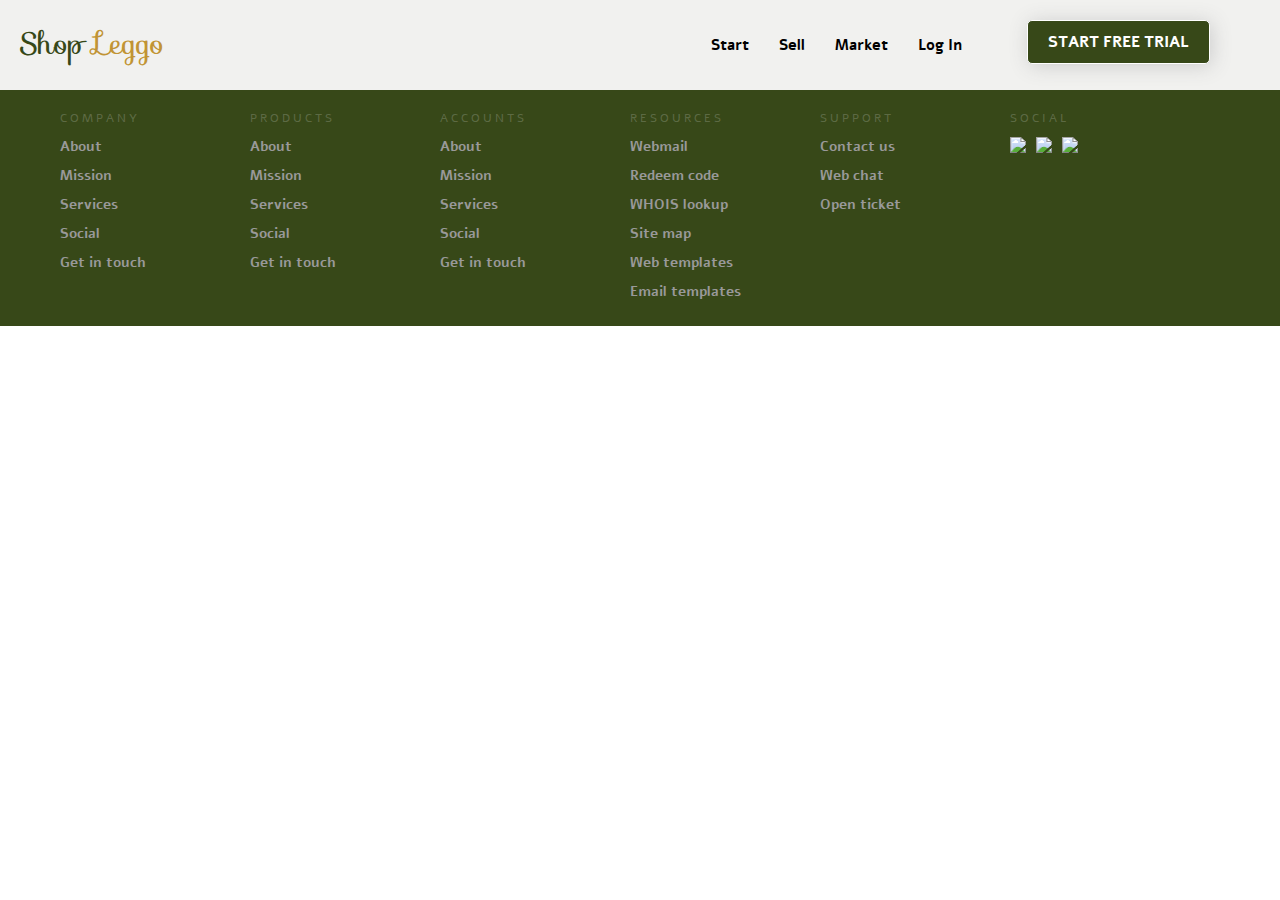
==== about.html @ e81f6d30 "about- us- page" ====
<!DOCTYPE html>
<html lang="en">
<head>
    <meta charset="UTF-8">
    <meta name="viewport" content="width=s, initial-scale=1.0">
    <link rel="stylesheet" href="https://fonts.googleapis.com/css?family=Sofia">
    <link href='https://fonts.googleapis.com/css?family=Alef' rel='stylesheet'>
    <link rel="stylesheet" type="text/css" href="css/main.css">
    <link rel="stylesheet" type="text/css" href="css/responsive.css">
    <link rel="stylesheet" href="https://cdnjs.cloudflare.com/ajax/libs/font-awesome/4.7.0/css/font-awesome.min.css">
    <title>Take your local bussiness online fast</title>
</head>
<body>
    <div id="mobile_overlay" class="overlay myhide">
        <div id="inner_overlay" class="inoverlay menu_slideout cf padx pady">
            <a onclick="closemenu()"><i style="font-size: 20px;" class="fa fa-close"></i></a>
            <hr>
            <div>
                <ul id="mobilemenu">
                    <li><a href="">Start</a></li>
                    <li>Sell</li>
                    <li>Market</li>
                    <li>Log in</li>
                </ul>
            </div>
            <hr>
            <button class="regular_button fright ">Start free trial</button>
        </div>
    </div>
    <header class="cf">
        <span id="logo">Shop <span class="brand_gold">Leggo</span></span>
        <button class="regular_button fright desk_only">Start free trial</button>
        <ul class="deskonly_only" id="menu">
            <li><a href="">Start</a></li>
            <li>Sell</li>
            <li>Market</li>
            <li>Log in</li>
        </ul>
        <span class="mobile_only fright"><a onclick="openmenu()"><i style="font-size: 50px;" class="fa fa-bars"></i></a></span>
    </header>










    
    <!-- Site footer -->
    <footer class="footer-section">
        <div class="footer">
            <div class="contain">
            <div class="col">
              <h1>Company</h1>
              <ul>
                <li>About</li>
                <li>Mission</li>
                <li>Services</li>
                <li>Social</li>
                <li>Get in touch</li>
              </ul>
            </div>
            <div class="col">
              <h1>Products</h1>
              <ul>
                <li>About</li>
                <li>Mission</li>
                <li>Services</li>
                <li>Social</li>
                <li>Get in touch</li>
              </ul>
            </div>
            <div class="col">
              <h1>Accounts</h1>
              <ul>
                <li>About</li>
                <li>Mission</li>
                <li>Services</li>
                <li>Social</li>
                <li>Get in touch</li>
              </ul>
            </div>
            <div class="col">
              <h1>Resources</h1>
              <ul>
                <li>Webmail</li>
                <li>Redeem code</li>
                <li>WHOIS lookup</li>
                <li>Site map</li>
                <li>Web templates</li>
                <li>Email templates</li>
              </ul>
            </div>
            <div class="col">
              <h1>Support</h1>
              <ul>
                <li>Contact us</li>
                <li>Web chat</li>
                <li>Open ticket</li>
              </ul>
            </div>
            <div class="col social">
              <h1>Social</h1>
              <ul>
                <li><img src="https://svgshare.com/i/NDR.svg" width="32" style="width: 32px;"></li>
                <li><img src="https://svgshare.com/i/NBY.svg" width="32" style="width: 32px;"></li>
                <li><img src="https://svgshare.com/i/5f_.svg" width="32" style="width: 32px;"></li>
              </ul>
            </div>
          <div class="clearfix"></div>
          </div>
          </div>
    </footer>



<script src="js/main.js"></script>    
</body>
</html>
---- css/main.css ----
body {
    padding: 0;
    margin: 0;
    font-family: "Alef", "Arial", monospace;
}
a{
  text-decoration: none;
  color: inherit;
}
header{
    width: calc(100% - 40px);
    background-color: #f1f1ef;
    padding: 20px;
}
header button{
    margin: 0 50px;
}
#logo{
    font-family: "Sofia", "Arial", monospace;
    font-size: 30px;
    color: #374818;
}
.cf:before,
.cf:after {
    content: " ";
    display: table;
}
.cf:after {
    clear: both;
}
.cf{
    *zoom: 1;
}
.mobile_only, .tab_view{
  display: none;
}
.deskonly_only{
  display: block;
}
header #menu{
    float: right;
    font-weight: 600;
    font-size: 15px;
    text-transform: capitalize;
}
#menu li{
    float: left;
    padding: 0 15px;
    list-style: none;
}
button{
    font-family: inherit;
    padding: 0;
    border: 0;
    font-size: 100%;
    border-radius: 5px;
    outline:none;
}
.regular_button{
    padding: 10px 20px;
    text-transform: uppercase;
    background-color: #374818;
    color: #fff;
    box-shadow: 2px 2px 20px #ccc;
    font-weight: 600;
    border: 0.5px solid #fff;
}
.fleft{
    float: left;
}
.fright{
    float: right;
}
#hero_section{
    width: 100%;
    min-height: 200px;
}
.hero_tag{
    font-size: 50px;
    font-weight: 700;
}
.big-text{
    font-size: 30px;
    font-weight: 600;
}
.padall{
padding: 30px;
}
.hero_text{
    color: #374818;
    padding: 0 25px;
}
.hero_text input{
    padding: 10px 5px;
    font-size: 16px;
    border: 2px solid #374818;
    border-radius: 5px;
}
.hero_thumb{
    height: 600px;
    width: 100%;
}
.halfed{
    height: 600px;
}
.alignr{
    align-content: flex-end;
    align-items: flex-end;
}
.alignl{
    align-content: flex-start;
    align-items: flex-start;
}
.half{
    width: 50%;
}
.full{
    width: 100%;
}
.thumb{
    width: 100%;
    height: 100%;
    object-fit: cover;
}
#showcase{
    min-height: 500px;
    width: 100%;
    background-color: #374818;
}
.section-grid-container {
    display: grid;
    grid-template-columns: auto auto auto auto;
    padding: 30px;
  }
  .section-grid-item {
    height: 400px;
    padding: 15px;
  }
  .shop-title{
      text-transform: uppercase;
      font-weight: 600;
      color: #fff;
  }
  .myhide{
    display: none;
  }
  .myshow{
    display: block;
  }
  .white{
      color: #fff;
  }
  .brand_green{
      color: #374818;
  }
  .brand_gold{
      color: #c19434;
  }
  .gold-back{
      background-color: #c19434;
  }
  .padx{
      padding-left: 20px;
      padding-right: 20px;
  }
  .padx{
    padding-top: 20px;
    padding-bottom: 20px;
}
  .padb{
    padding-bottom: 20px;
}
.marginy{
    margin-top: 20px;
    margin-bottom: 20px;
}
.breather{
    min-height: 200px;
    padding: 30px;
    width: calc(100% - 60px);
}





/*----footer----------*/

























/* STYLES SPECIFIC TO FOOTER  */
.footer {
  width: 100%;
  position: relative;
  height: auto;
  /*background-color: #070617*/
  background-color: #374818;
}
.footer .col {
  width: 190px;
  height: auto;
  float: left;
  box-sizing: border-box;
  -webkit-box-sizing: border-box;
  -moz-box-sizing: border-box;
  padding: 0px 20px 20px 20px;
}
.footer .col h1 {
  margin: 0;
  padding: 0;
  font-family: inherit;
  font-size: 12px;
  line-height: 17px;
  padding: 20px 0px 5px 0px;
  color: rgba(255,255,255,0.2);
  font-weight: normal;
  text-transform: uppercase;
  letter-spacing: 0.250em;
}
.footer .col ul {
  list-style-type: none;
  margin: 0;
  padding: 0;
}
.footer .col ul li {
  color: #999999;
  font-size: 14px;
  font-family: inherit;
  font-weight: bold;
  padding: 5px 0px 5px 0px;
  cursor: pointer;
  transition: .2s;
  -webkit-transition: .2s;
  -moz-transition: .2s;
}
.social ul li {
  display: inline-block;
  padding-right: 5px !important;
}

.footer .col ul li:hover {
  color: #ffffff;
  transition: .1s;
  -webkit-transition: .1s;
  -moz-transition: .1s;
}
.clearfix {
  clear: both;
}
@media only screen and (min-width: 1280px) {
  .contain {
    width: 1200px;
    margin: 0 auto;
  }
}
@media only screen and (max-width: 1139px) {
  .contain .social {
    width: 1000px;
    display: block;
  }
  .social h1 {
    margin: 0px;
  }
}
@media only screen and (max-width: 950px) {
  .footer .col {
    width: 33%;
  }
  .footer .col h1 {
    font-size: 14px;
  }
  .footer .col ul li {
    font-size: 13px;
  }
}
@media only screen and (max-width: 500px) {
    .footer .col {
      width: 50%;
    }
    .footer .col h1 {
      font-size: 14px;
    }
    .footer .col ul li {
      font-size: 13px;
    }
}
@media only screen and (max-width: 340px) {
  .footer .col {
    width: 100%;
  }
}
/*----footer ends----------*/
---- css/responsive.css ----
@media only screen and (max-width: 800px) {
.tab_view{
    display: block;
}
.section-grid-container {
    grid-template-columns: auto auto;
  }
.desk_only{
    display: none;
}
}
@media only screen and (max-width: 500px) {
    .overlay{
        background-color: rgba(0, 0, 0, 0.3);
        width: 100%;
        height: 1000%;
        position: fixed;
        top: 0;
        z-index: 1000;
    }
    .inoverlay{
      width:  90%;
      height: 100%;
      background-color: #f4f4f4;
      position: relative;
    }
    .menu_slidein{
      /*left: 10%;
      transition: .5s linear left;*/
      -webkit-transform: translateX(10%);
			transform: translateX(10%);
	    transition: transform 300ms linear;
    }
    .menu_slideout{
      /*left: 100%;
      transition: .5s linear left;*/
      -webkit-transform: translateX(100%);
      transform: translateX(100%);
      transition: transform 300ms linear;
    }
    #mobilemenu{
      list-style: none;
    }
    #mobilemenu li{
      padding: 10px;
      font-size: 18px;
      font-weight: 600;
    }
    .mobile_only{
        display: block;
    }
    .deskonly_only{
        display: none;
      }
    .half{
        width: 100%;
    }
    .section-grid-container {
        grid-template-columns: auto;
      }
    .section-grid-item {
    height: 400px;
    padding: 0 0 50px 0;
    }
  }
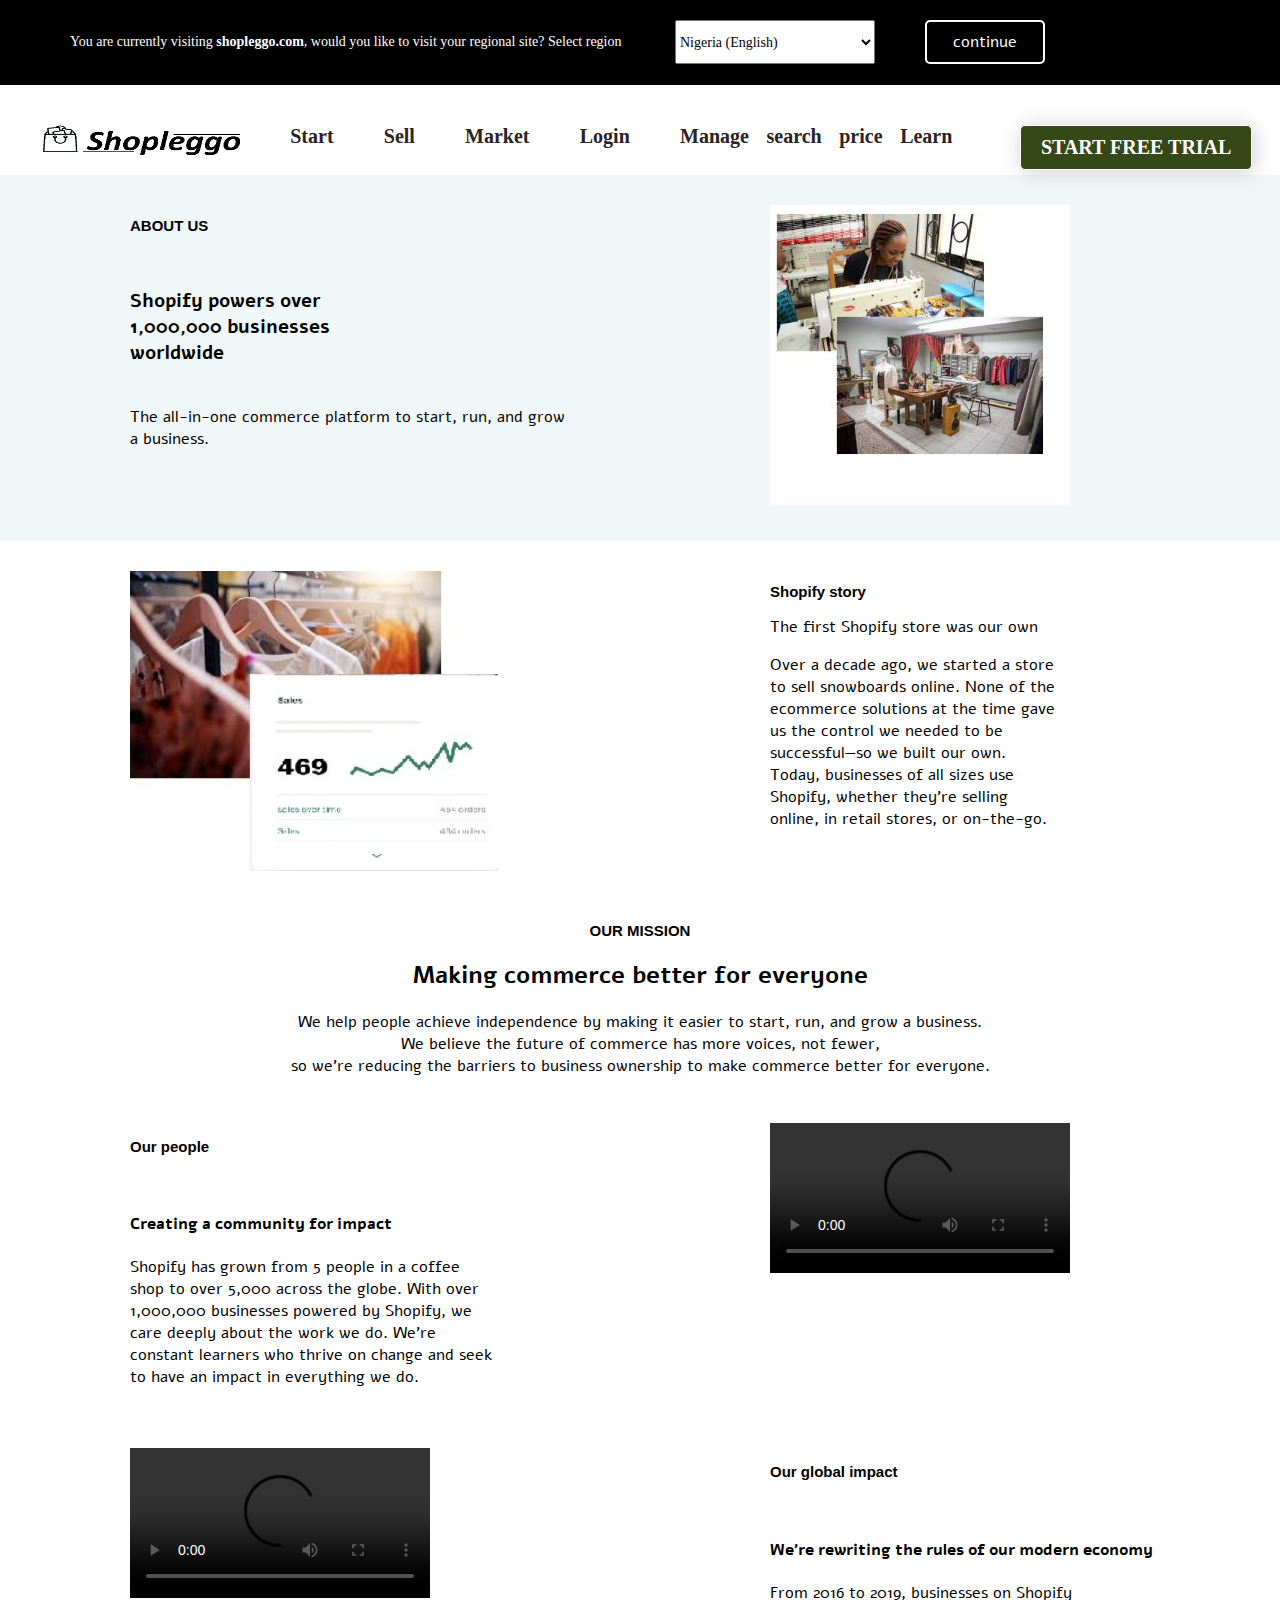
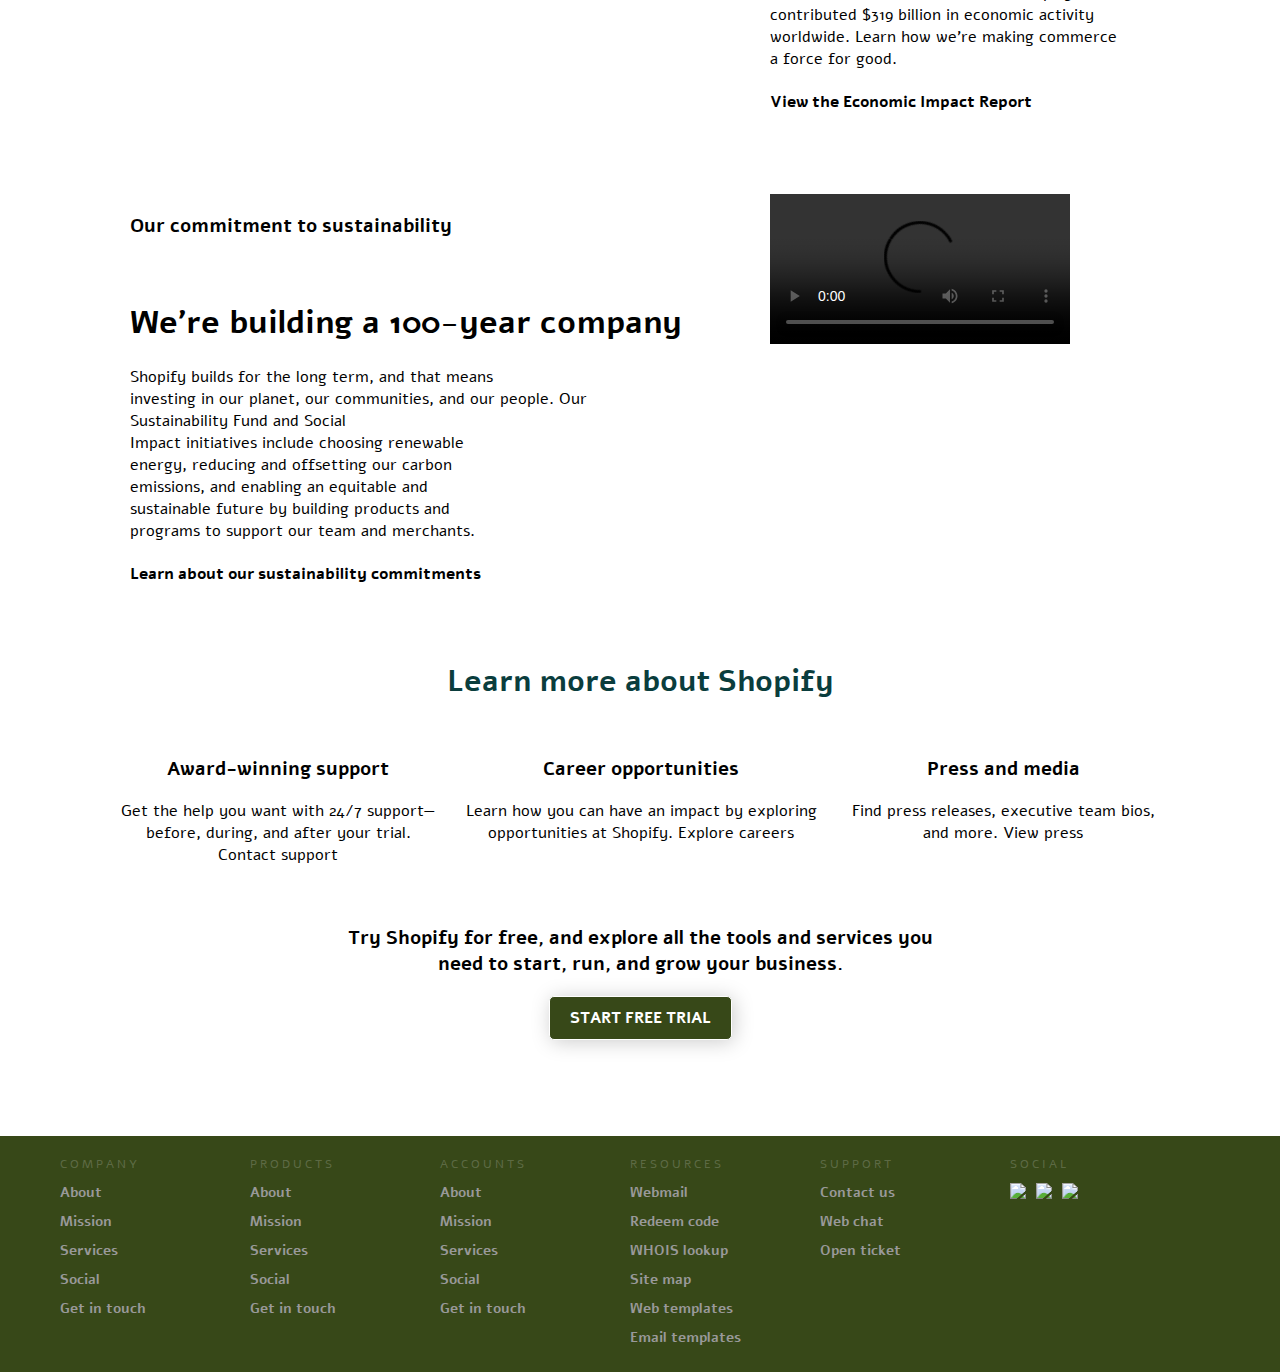
==== commit d2494feb: "first shopleggo update (about page)" ====
--- a/about.html
+++ b/about.html
@@ -8,47 +8,209 @@
     <link rel="stylesheet" type="text/css" href="css/main.css">
     <link rel="stylesheet" type="text/css" href="css/responsive.css">
     <link rel="stylesheet" href="https://cdnjs.cloudflare.com/ajax/libs/font-awesome/4.7.0/css/font-awesome.min.css">
-    <title>Take your local bussiness online fast</title>
+    <title><title>Ecommerce Software, Online Store Builder, POS - Free 14-day Trial by Shopify</title></title>
 </head>
 <body>
-    <div id="mobile_overlay" class="overlay myhide">
-        <div id="inner_overlay" class="inoverlay menu_slideout cf padx pady">
-            <a onclick="closemenu()"><i style="font-size: 20px;" class="fa fa-close"></i></a>
-            <hr>
-            <div>
-                <ul id="mobilemenu">
-                    <li><a href="">Start</a></li>
-                    <li>Sell</li>
-                    <li>Market</li>
-                    <li>Log in</li>
-                </ul>
-            </div>
-            <hr>
-            <button class="regular_button fright ">Start free trial</button>
-        </div>
+
+    <header class="abt_header">
+      <div class="abt_header_content">  
+         <p class="location_quary">You are currently visiting <strong><a href="">shopleggo.com</a></strong>, would you like to visit your regional site?
+           Select region
+        </p>
+        <select class="location_quary">
+          <option >Nigeria (English)</option>
+        </select>
+
+        <button class="location_quary_button">
+          <a href="">continue</a>
+        </button>
+      </div>
+    </header>
+
+    <header class="sub_header">
+
+      <div class="sub_header_menu">
+          <div class="abt_scrol_bar">
+              <img src="img/shop_leggo.jpg" width="200px" height="30px"/>
+          </div>
+          <div>Start</div>
+          <div>Sell</div>
+          <div>Market</div>
+          <div>Login</div>
+      </div>
+
+      <div class="sub_header_menu" style="scroll-margin-block: 0cm;"">
+          <div>Manage</div>
+          <div>search</div>
+          <div>price</div>
+          <div>Learn</div>
+          <div>
+            <button class="regular_button">Start free trial</button>
+          </div>
+      </div>
+      
+      </header>
+
+    <section class="intro_section">
+
+      <div class="intro_element">
+          <p class="fleft">
+            <h2 class="column_heading">ABOUT US</h2><br/> <h3>Shopify powers over<br/>1,000,000 businesses <br/>worldwide</h3><br>
+          <span>
+            The all-in-one commerce platform to start, run, and grow a business.
+          </span>
+      </div>
+
+      <div>
+              <img  class="intro_element" src="img/about_img.jpg" height="300px"/>
+      </div>
+
+  </section>
+
+  <section class="abt_section">
+
+    <div class="about_element">
+          <img  src="img/rate.jpg" height="300px"/>
     </div>
-    <header class="cf">
-        <span id="logo">Shop <span class="brand_gold">Leggo</span></span>
-        <button class="regular_button fright desk_only">Start free trial</button>
-        <ul class="deskonly_only" id="menu">
-            <li><a href="">Start</a></li>
-            <li>Sell</li>
-            <li>Market</li>
-            <li>Log in</li>
-        </ul>
-        <span class="mobile_only fright"><a onclick="openmenu()"><i style="font-size: 50px;" class="fa fa-bars"></i></a></span>
-    </header>
-
-
-
-
-
-
-
-
-
-
+
+    <div>
+        <p class="fright">
+          <h2 class="column_heading">Shopify story</h2>
+          <p id>The first Shopify store was our own</p>
+          <span id=story>Over a decade ago, we started a store <br/> 
+            to sell snowboards online. None of the<br/> 
+            ecommerce solutions at the time gave<br/>
+             us the control we needed to be <br/>
+            successful—so we built our own.<br/> 
+            Today, businesses of all sizes use<br/>
+             Shopify, whether they’re selling<br/>
+              online, in retail stores, or on-the-go.
+          </span>
+        </p>
+    </div>
     
+</section>
+
+
+    <center>
+      <h3 class="column_heading">OUR MISSION</h3>
+      <h2>Making commerce better for everyone</h2>
+      <p>We help people achieve independence by making it easier to start, run, 
+        and  grow a business.<br/> We believe the future of commerce has more voices, 
+        not fewer, <br/>so we’re reducing the barriers to business ownership to make commerce better for everyone.
+      </p>
+    </center>
+
+<section class="abt_section">
+
+  <div class="fleft">
+      <p class="fleft">
+        <h3 class="column_heading">Our people</h3><br/> 
+        <h4>Creating a community for impact</h4>
+      <span>
+        Shopify has grown from 5 people in a coffee<br/>
+        shop to over 5,000 across the globe. With over<br/>
+         1,000,000 businesses powered by Shopify, we <br/>
+         care deeply about the work we do. We’re <br/>
+         constant learners who thrive on change and seek<br/>
+          to have an impact in everything we do.<br/>
+      </span>
+  </div>
+  <div class="fright">
+          <video controls>
+          <source src="" type="video/mwv" width="auto" hieght="auto"></video>
+  </div>
+
+</section>
+
+<section class="abt_section">
+
+  <div class="fleft">
+    <video controls>
+      <source src="" type="video/mwv">
+    </video>
+  </div>
+
+  <div>
+    <p class="fright">
+      <h3 class="column_heading">Our global impact</h3><br/> 
+      <h4>We’re rewriting the rules of our modern economy</h4>
+    <span>
+      From 2016 to 2019, businesses on Shopify<br/>
+      contributed $319 billion in economic activity<br/>
+      worldwide. Learn how we’re making commerce<br/>
+      a force for good.<br/>
+    </span>
+    <h4><a title="" href="">View the Economic Impact Report</a></h4>        
+  </div>
+
+</section>
+
+
+<section class="abt_section">
+  
+  <div>
+    <p class="fright">
+      <h3>Our commitment to sustainability</h3><br/> 
+      <h1>We’re building a 100-year company</h1>
+    <span>
+      Shopify builds for the long term, and that means<br/>
+      investing in our planet, our communities, and our people. Our<br/>
+      Sustainability Fund and Social<br/>
+      Impact initiatives include choosing renewable<br/>
+      energy, reducing and offsetting our carbon<br/>
+      emissions, and enabling an equitable and<br/>
+      sustainable future by building products and<br/>
+      programs to support our team and merchants.<br/>
+    </span>
+    <h4><a title="" href="">Learn about our sustainability commitments</a></h4>
+  </div>
+
+  <div class="fleft">
+    <video controls>
+      <source src="" type="video/mwv">
+    </video>
+  </div>
+
+</section>
+
+  <center>
+    <h2 style="color: rgb(10, 61, 61); font-size:30px;">Learn more about Shopify</h2>
+  </center>
+
+<section class="support-career-media_section">
+  <div class="support-career-media_element">
+    <h3>Award-winning support</h3>
+    Get the help you want with 24/7 support—before, during, and after your trial.
+    Contact support
+  </div>
+
+  <div class="support-career-media_element">
+    <h3>Career opportunities</h3>
+    Learn how you can have an impact by exploring opportunities at Shopify.
+    Explore careers
+  </div>
+
+  <div class="support-career-media_element">
+    <h3>Press and media</h3>
+    Find press releases, executive team bios, and more.
+    View press
+  </div>
+
+</section>
+
+<section class="breather">
+  
+  <center>
+    <h3>Try Shopify for free, and explore all the tools and services you<br/>
+       need to start, run, and grow your business.
+    </h3>
+    <a href=""><button class="regular_button">Start free trial</button></a>
+  </center>
+
+</section>
+
+
     <!-- Site footer -->
     <footer class="footer-section">
         <div class="footer">
--- a/css/main.css
+++ b/css/main.css
@@ -3,51 +3,63 @@
     margin: 0;
     font-family: "Alef", "Arial", monospace;
 }
+
 a{
   text-decoration: none;
   color: inherit;
 }
+
 header{
     width: calc(100% - 40px);
     background-color: #f1f1ef;
     padding: 20px;
 }
+
 header button{
     margin: 0 50px;
 }
+
 #logo{
     font-family: "Sofia", "Arial", monospace;
     font-size: 30px;
     color: #374818;
 }
+
 .cf:before,
 .cf:after {
     content: " ";
     display: table;
 }
+
 .cf:after {
     clear: both;
-}
+  }
+
 .cf{
     *zoom: 1;
+
 }
 .mobile_only, .tab_view{
   display: none;
+
 }
 .deskonly_only{
   display: block;
 }
+
 header #menu{
     float: right;
     font-weight: 600;
     font-size: 15px;
     text-transform: capitalize;
 }
+
 #menu li{
     float: left;
     padding: 0 15px;
     list-style: none;
 }
+
 button{
     font-family: inherit;
     padding: 0;
@@ -65,115 +77,145 @@
     font-weight: 600;
     border: 0.5px solid #fff;
 }
+
 .fleft{
     float: left;
 }
+
 .fright{
     float: right;
 }
+
 #hero_section{
     width: 100%;
     min-height: 200px;
 }
+
 .hero_tag{
     font-size: 50px;
     font-weight: 700;
 }
+
 .big-text{
     font-size: 30px;
     font-weight: 600;
 }
+
 .padall{
 padding: 30px;
 }
+
 .hero_text{
     color: #374818;
     padding: 0 25px;
 }
+
 .hero_text input{
     padding: 10px 5px;
     font-size: 16px;
     border: 2px solid #374818;
     border-radius: 5px;
 }
+
 .hero_thumb{
     height: 600px;
     width: 100%;
 }
+
 .halfed{
     height: 600px;
 }
+
 .alignr{
     align-content: flex-end;
     align-items: flex-end;
 }
+
 .alignl{
     align-content: flex-start;
     align-items: flex-start;
 }
+
 .half{
     width: 50%;
 }
+
 .full{
     width: 100%;
 }
+
 .thumb{
     width: 100%;
     height: 100%;
     object-fit: cover;
 }
+
 #showcase{
     min-height: 500px;
     width: 100%;
     background-color: #374818;
 }
+
 .section-grid-container {
     display: grid;
     grid-template-columns: auto auto auto auto;
     padding: 30px;
-  }
+}
+
   .section-grid-item {
     height: 400px;
-    padding: 15px;
-  }
-  .shop-title{
+    padding: 15px;  
+}
+
+.shop-title{
       text-transform: uppercase;
       font-weight: 600;
       color: #fff;
-  }
+}
+
   .myhide{
     display: none;
-  }
-  .myshow{
+}
+
+.myshow{
     display: block;
-  }
+}
+
   .white{
       color: #fff;
-  }
+}
+
   .brand_green{
       color: #374818;
-  }
+}
+
   .brand_gold{
       color: #c19434;
-  }
+}
+
   .gold-back{
       background-color: #c19434;
-  }
+}
+
   .padx{
       padding-left: 20px;
       padding-right: 20px;
-  }
+}
+
   .padx{
     padding-top: 20px;
     padding-bottom: 20px;
 }
   .padb{
     padding-bottom: 20px;
-}
+
+}
+
 .marginy{
     margin-top: 20px;
     margin-bottom: 20px;
 }
+
 .breather{
     min-height: 200px;
     padding: 30px;
@@ -184,25 +226,151 @@
 
 
 
+/*----about page css begins--------*/
+
+
+.abt_header{
+  width: calc(100% - 40px);
+  background-color:black;
+  width: calc(100% - 40px);
+  width: 100%;
+  height: 45px;
+  padding: 20px;
+}
+
+.abt_header_content{
+  margin-left: 50px;
+  margin-right: 20px;
+  display: grid;
+  color: #ffffff;
+  grid-template-columns: 50% 200px 200px;
+}
+
+.location_quary{
+ font-family: "Calibri";
+ font-size: 14px;
+}
+
+
+#abt_menu{
+  grid-auto-rows: auto;
+  font-family:Calibri; 
+  font-size: 15px; 
+  margin-top: 20px;
+  display:"grid";
+  grid-template-columns:auto auto auto;
+} 
+
+
+.location_quary_button{
+border: 2px solid #ffffff;
+background-color: black;
+color: #ffffff;
+width: 120px;
+height: auto;
+cursor: pointer;
+}
+
+.sub_header{
+  display: grid;
+  grid-template-columns: 50% 50%;
+  width: calc(100% - 40px);
+  background-color: transparent;
+  width: 100%;
+  height: 50px;
+  padding: 20px;
+}
+
+.sub_header_menu{
+  display: grid;
+  grid-template-columns: auto auto auto auto auto;
+  width: 100%;
+  font-family: Calibri;
+  font-size: 20px;
+  color: rgb(41, 35, 35);
+  font-weight: bold;
+  width: 100%;
+  height: 45px;
+  padding: 20px;
+}
+
+.abt_button{
+  background-color:transparent;
+  padding:5px;
+  border: solid 2pt;
+  cursor: pointer;
+
+}
+
+.column_heading{
+  font-family: Arial;
+  font-size: 15px;
+  font-weight:2px ;
+}
+
+.column_heading{
+  font-family: Arial;
+  font-size: 15px;
+  font-weight:2px ;
+}
+
+.intro_section{
+  display: grid;
+  grid-template-columns: 50% 50%;
+  padding: 30px;
+  background-color: rgb(241, 247, 246);
+  width: 100%;
+  height: 200%;  
+}
+
+.intro_element{
+margin-left: 100px;
+margin-right: 100px;
+}
+
+.abt_section {
+  display: grid;
+  padding: 30px;
+  width: 100%;
+  min-height: 200px;
+  float: none;
+  grid-template-columns: 50% 50%;
+  text-align: block;
+  margin-left: 100px;
+  margin-right: 100px;
+}
+
+.support-career-media_section{
+  display: grid;
+  grid-template-columns: auto auto auto;
+  padding: 10px;
+  min-height: auto;
+  float: none;
+  text-align: center;
+  margin-left: 100px;
+  margin-right: 100px;
+}
+
+.support-career-media_element{
+  padding: 0px;
+  float: center;
+  margin-left:  10px;
+  margin-right: 10px;
+}
+
+
+/*----about page css end--------*/
+
+
+
+
+
+
+
+
+
+
 /*----footer----------*/
-
-
-
-
-
-
-
-
-
-
-
-
-
-
-
-
-
-
 
 
 
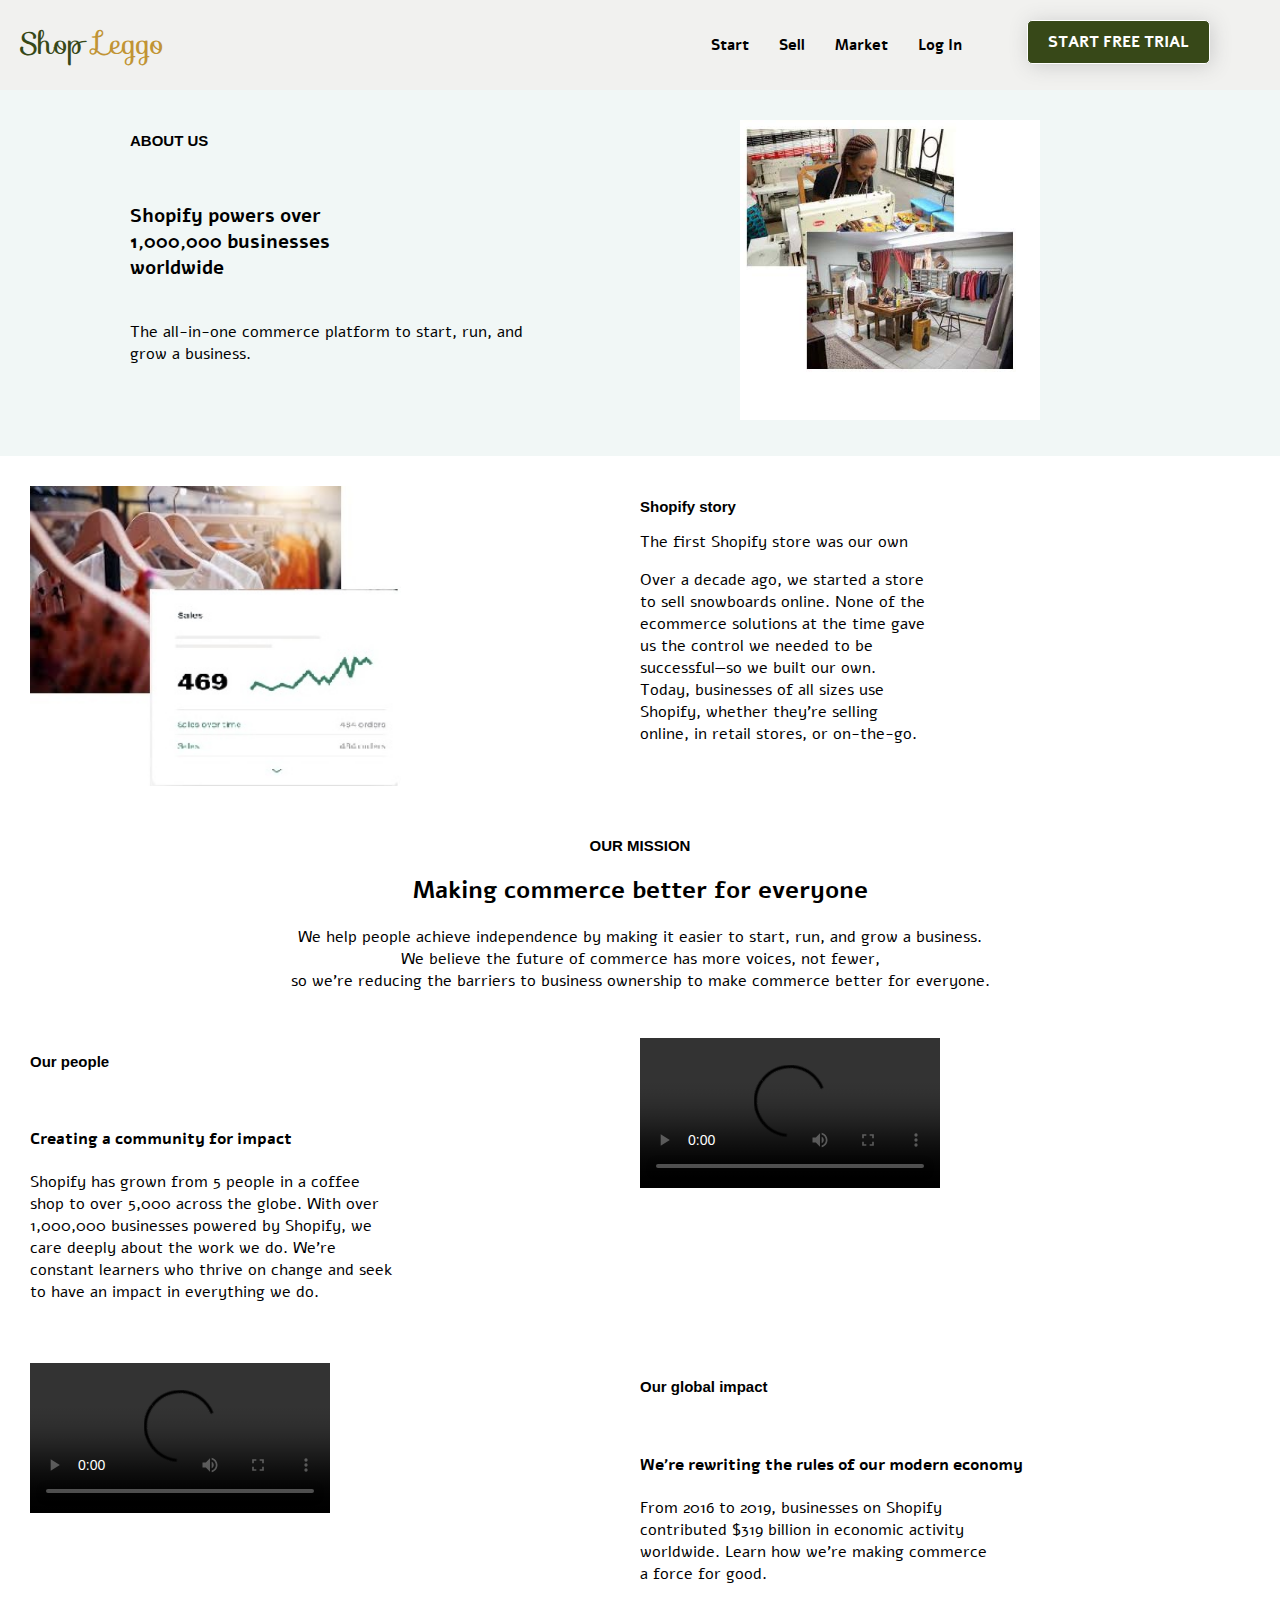
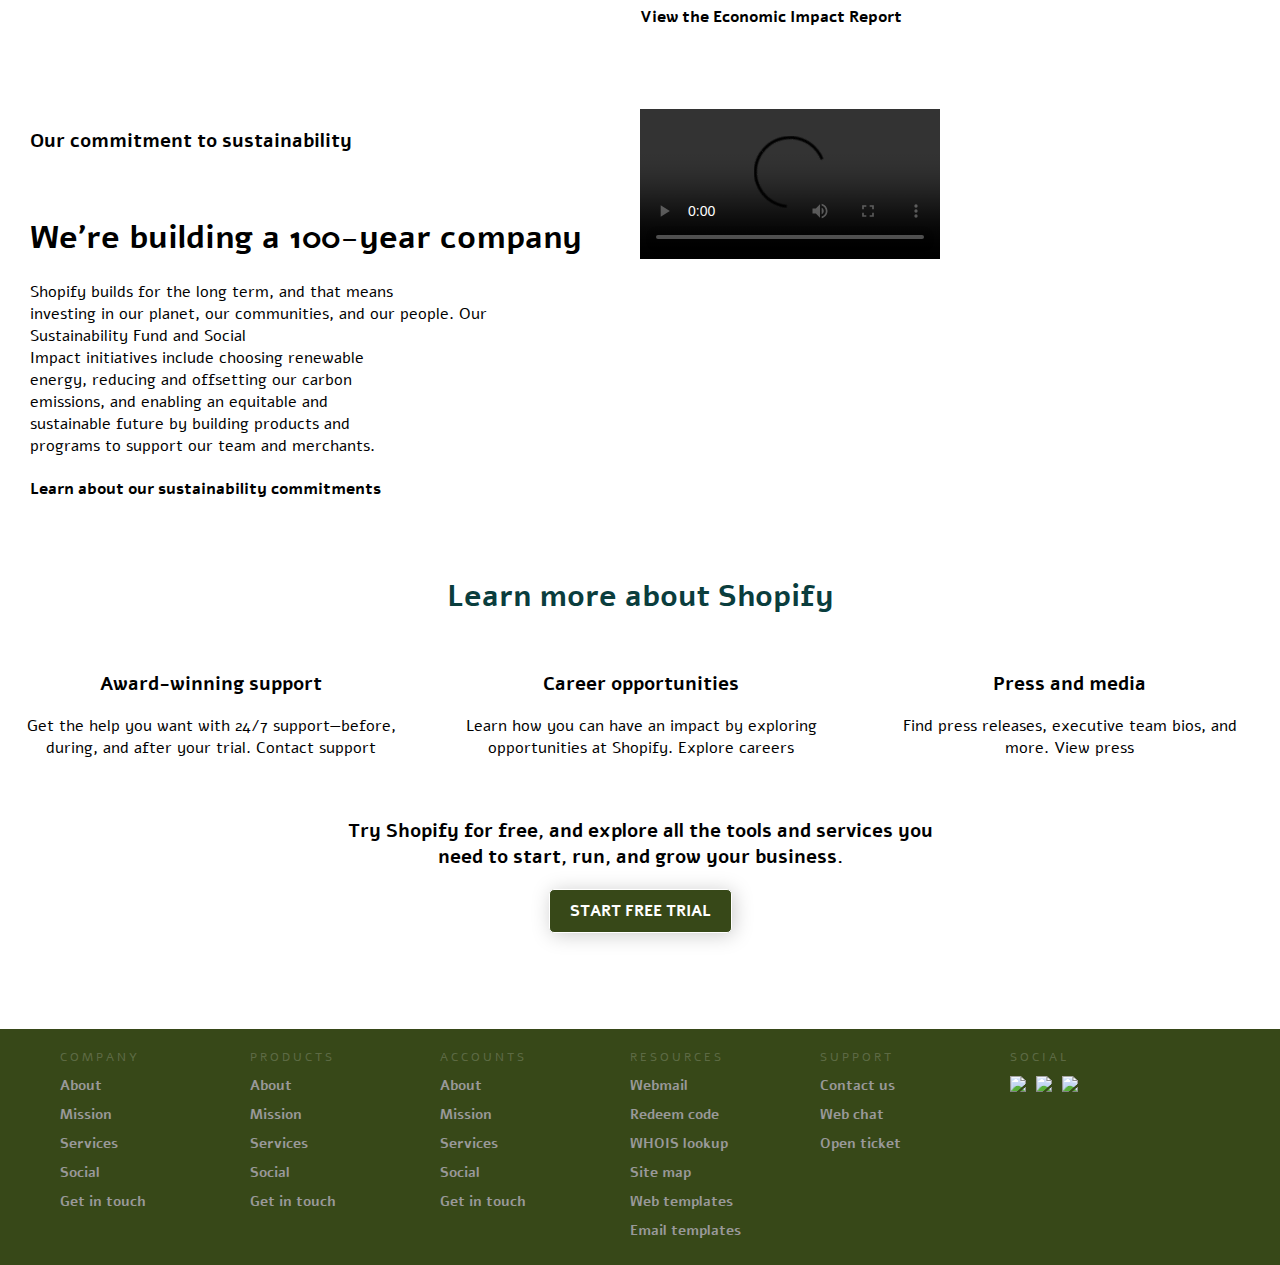
==== commit 8f5e043b: "Merge pull request #6 from coolbop1/fix/about-page-desktop" ====
--- a/about.html
+++ b/about.html
@@ -8,48 +8,21 @@
     <link rel="stylesheet" type="text/css" href="css/main.css">
     <link rel="stylesheet" type="text/css" href="css/responsive.css">
     <link rel="stylesheet" href="https://cdnjs.cloudflare.com/ajax/libs/font-awesome/4.7.0/css/font-awesome.min.css">
-    <title><title>Ecommerce Software, Online Store Builder, POS - Free 14-day Trial by Shopify</title></title>
+    <title>Ecommerce Software, Online Store Builder, POS - Free 14-day Trial by Shopify</title>
 </head>
 <body>
 
-    <header class="abt_header">
-      <div class="abt_header_content">  
-         <p class="location_quary">You are currently visiting <strong><a href="">shopleggo.com</a></strong>, would you like to visit your regional site?
-           Select region
-        </p>
-        <select class="location_quary">
-          <option >Nigeria (English)</option>
-        </select>
-
-        <button class="location_quary_button">
-          <a href="">continue</a>
-        </button>
-      </div>
-    </header>
-
-    <header class="sub_header">
-
-      <div class="sub_header_menu">
-          <div class="abt_scrol_bar">
-              <img src="img/shop_leggo.jpg" width="200px" height="30px"/>
-          </div>
-          <div>Start</div>
-          <div>Sell</div>
-          <div>Market</div>
-          <div>Login</div>
-      </div>
-
-      <div class="sub_header_menu" style="scroll-margin-block: 0cm;"">
-          <div>Manage</div>
-          <div>search</div>
-          <div>price</div>
-          <div>Learn</div>
-          <div>
-            <button class="regular_button">Start free trial</button>
-          </div>
-      </div>
-      
-      </header>
+  <header class="cf">
+    <span id="logo">Shop <span class="brand_gold">Leggo</span></span>
+    <button class="regular_button fright desk_only">Start free trial</button>
+    <ul class="deskonly_only" id="menu">
+        <li><a href="">Start</a></li>
+        <li>Sell</li>
+        <li>Market</li>
+        <li>Log in</li>
+    </ul>
+    <span class="mobile_only fright"><a onclick="openmenu()"><i style="font-size: 50px;" class="fa fa-bars"></i></a></span>
+</header>
 
     <section class="intro_section">
 
--- a/css/main.css
+++ b/css/main.css
@@ -319,7 +319,6 @@
   grid-template-columns: 50% 50%;
   padding: 30px;
   background-color: rgb(241, 247, 246);
-  width: 100%;
   height: 200%;  
 }
 
@@ -331,13 +330,10 @@
 .abt_section {
   display: grid;
   padding: 30px;
-  width: 100%;
   min-height: 200px;
   float: none;
   grid-template-columns: 50% 50%;
   text-align: block;
-  margin-left: 100px;
-  margin-right: 100px;
 }
 
 .support-career-media_section{
@@ -347,8 +343,6 @@
   min-height: auto;
   float: none;
   text-align: center;
-  margin-left: 100px;
-  margin-right: 100px;
 }
 
 .support-career-media_element{
@@ -360,6 +354,65 @@
 
 
 /*----about page css end--------*/
+
+
+
+
+
+
+/*----login page begins--------*/
+.login_body{
+  margin-top: 5%;
+  
+
+}
+
+
+.login_container{
+  margin: auto;
+  padding: auto;
+  font-size: 15px;
+  font-weight: bolder;
+}
+.login_container table{
+  background-color:#f1f1ef;
+  padding: 30px;
+  margin: auto;
+}
+
+.login_logo{
+  width: 15%;
+  height: 15%;
+}
+
+.login_footer {
+  margin-top: 2%;
+  width: 30%;
+  float: 35% 0%;
+  height: auto;
+  background-color: rgb(240, 244, 247);
+}
+
+.login_button{
+  background-color:rgb(15, 80, 18);
+  width: 30%;
+  font-weight: bolder;
+  padding:5px;
+  border: solid rgb(240, 244, 247) 2pt;
+  cursor: pointer;
+  color: #ccc;
+}
+  
+.footer_content{
+  padding: 20px;
+  width: 100%; 
+  height: auto; 
+  margin-top: 0%; 
+}
+
+
+/*----login page end--------*/
+
 
 
 
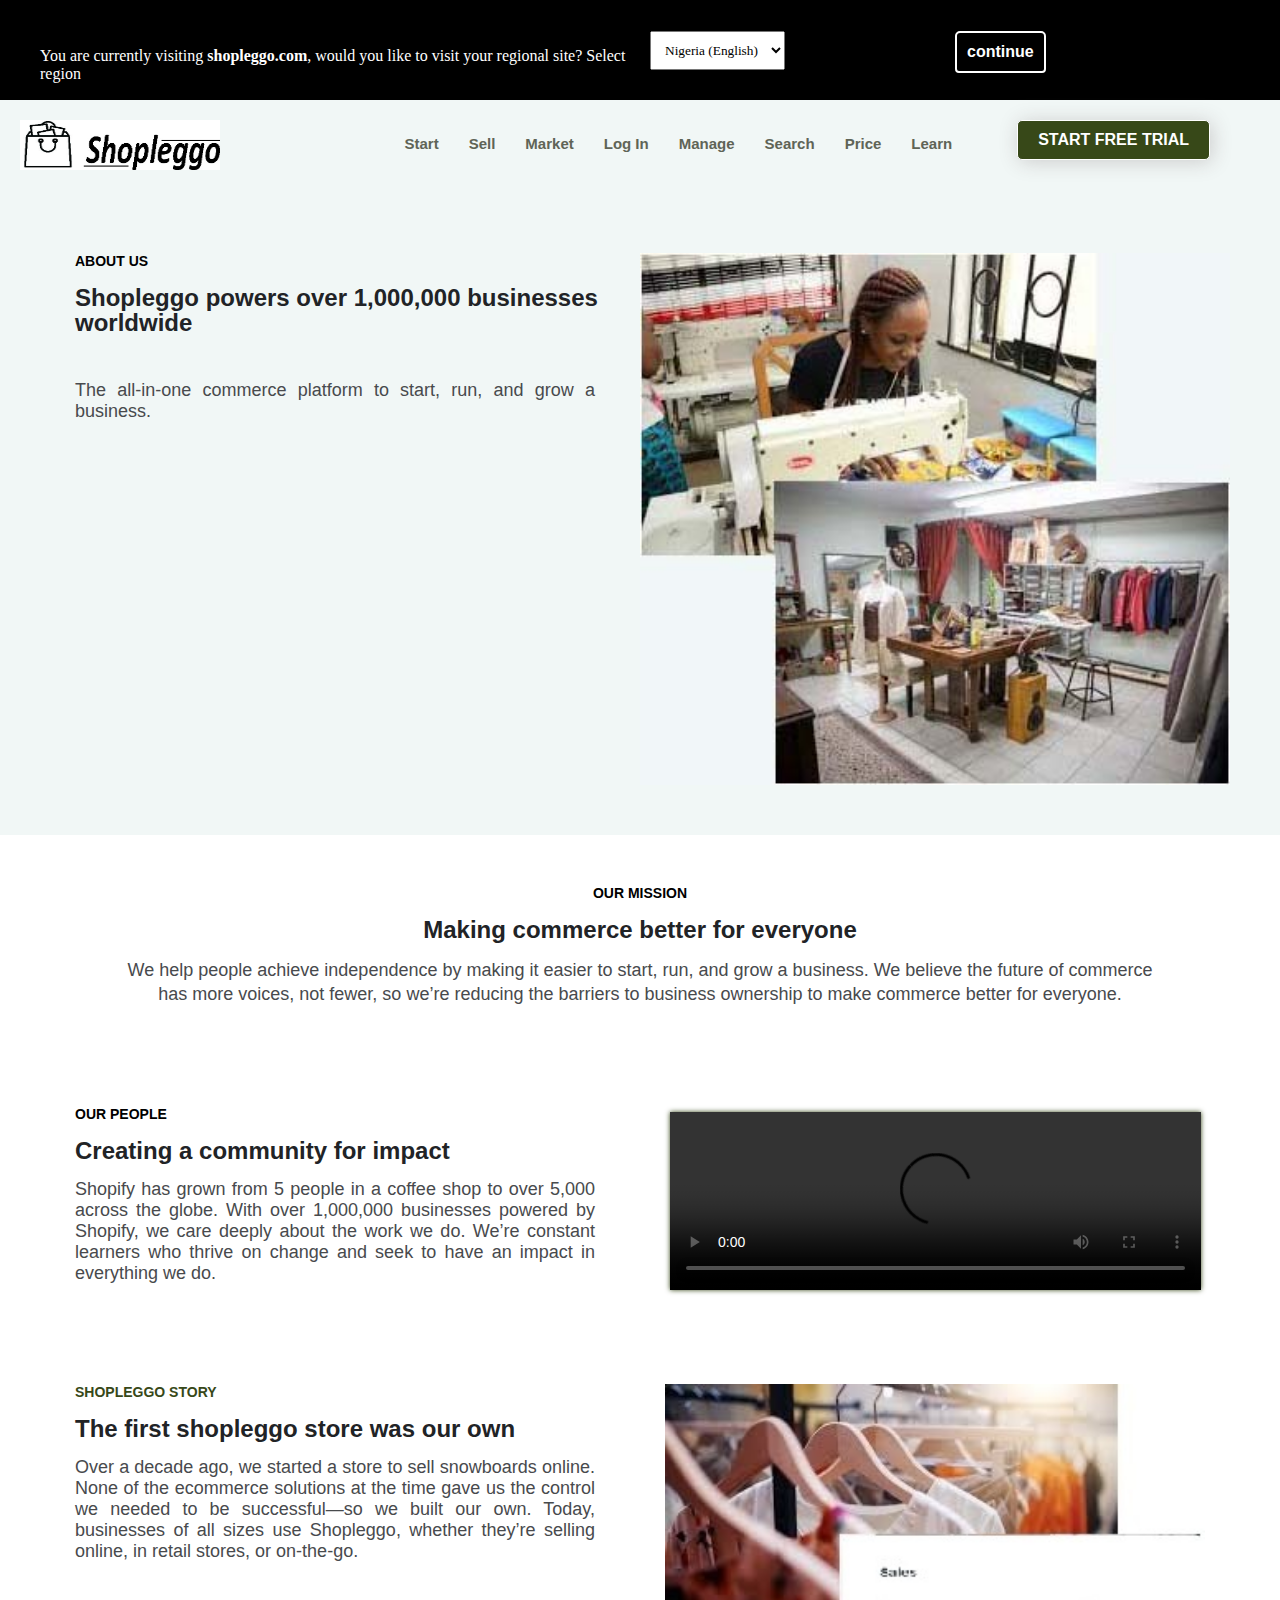
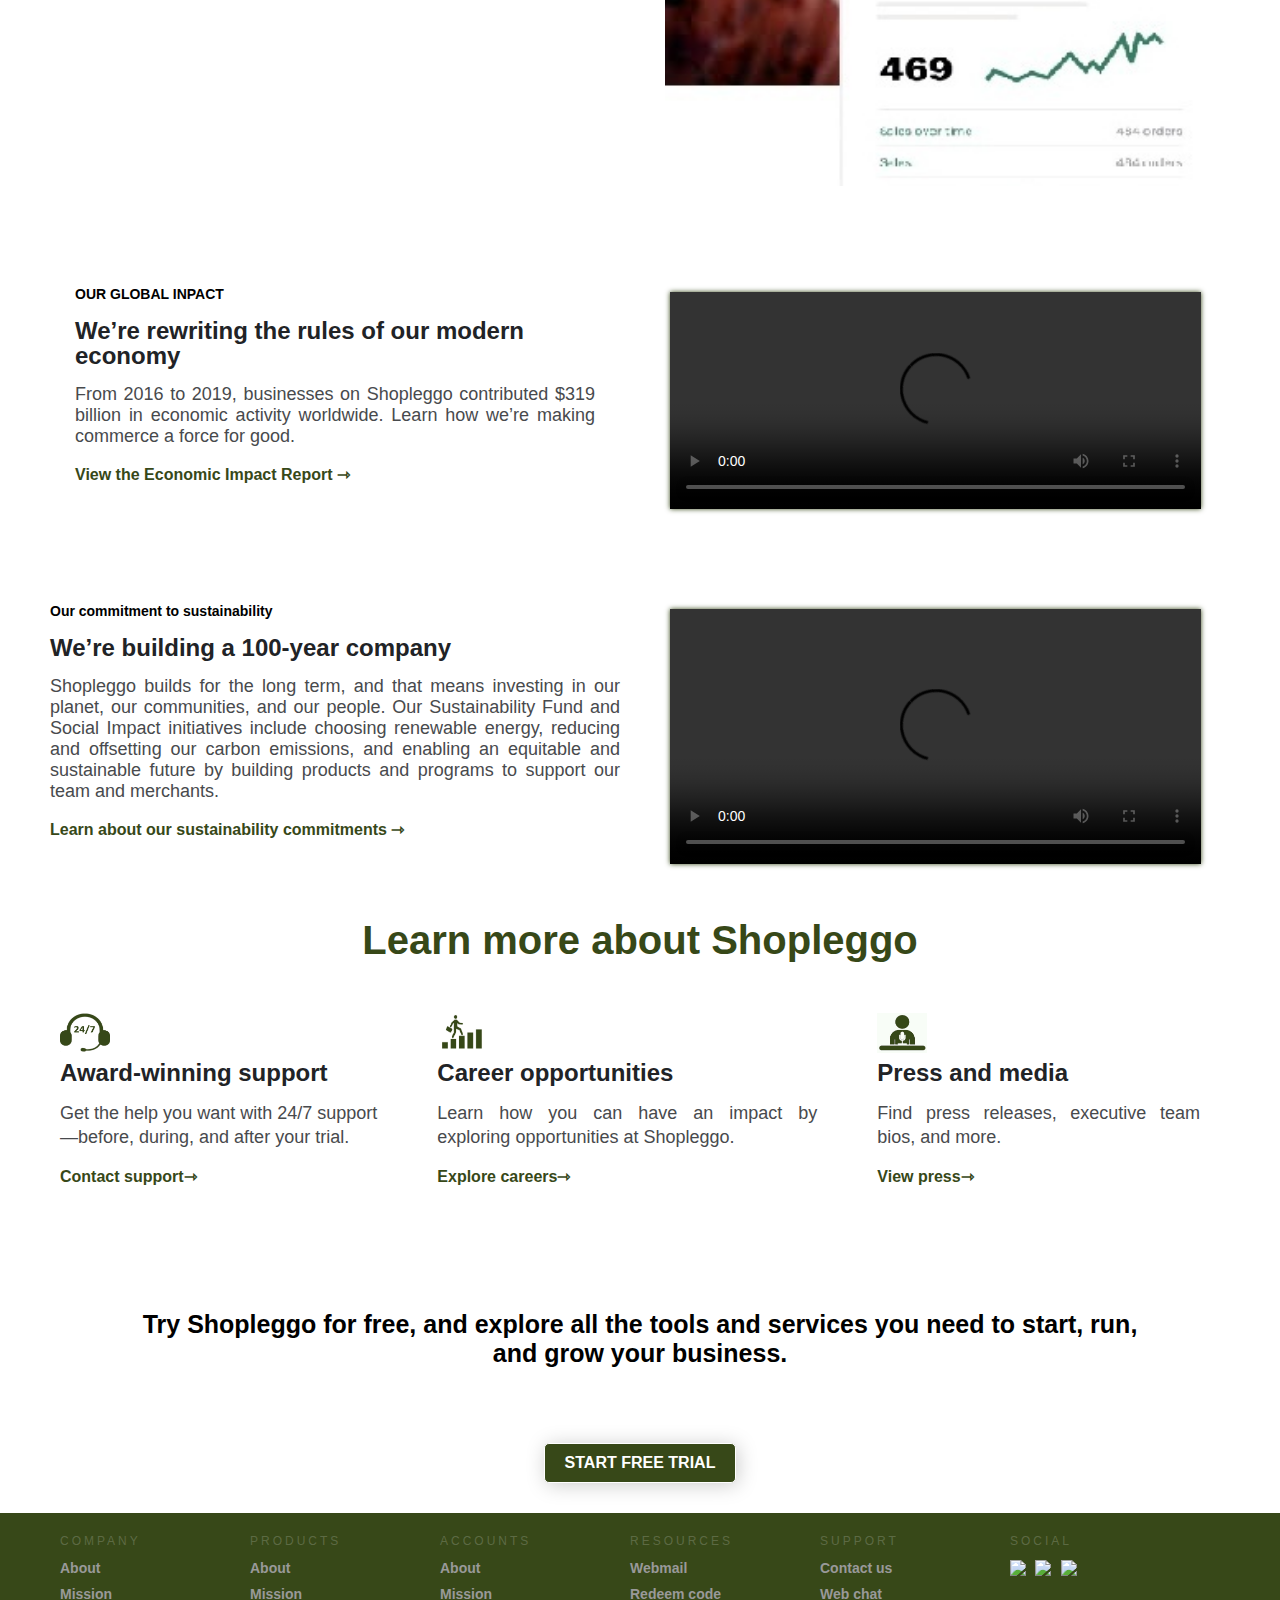
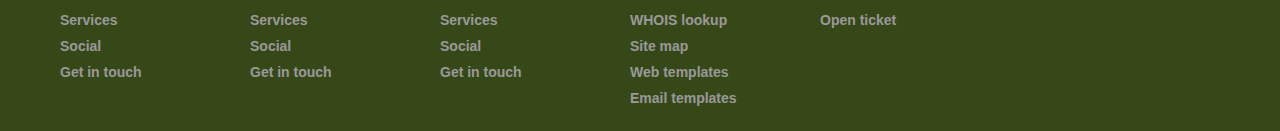
==== commit 38541789: "ABOUT AND PRICE PAGE UPDATED IN TERMS OF RESPONSIVENESS AND OTHERS" ====
--- a/about.html
+++ b/about.html
@@ -8,166 +8,206 @@
     <link rel="stylesheet" type="text/css" href="css/main.css">
     <link rel="stylesheet" type="text/css" href="css/responsive.css">
     <link rel="stylesheet" href="https://cdnjs.cloudflare.com/ajax/libs/font-awesome/4.7.0/css/font-awesome.min.css">
-    <title>Ecommerce Software, Online Store Builder, POS - Free 14-day Trial by Shopify</title>
+    <title><title>Ecommerce Software, Online Store Builder, POS - Free 14-day Trial by Shopleggo</title></title>
 </head>
-<body>
-
-  <header class="cf">
-    <span id="logo">Shop <span class="brand_gold">Leggo</span></span>
+<body class="about_body">
+
+<section>
+
+  <header class="abt_header">
+    <ul class="abt_header_content">  
+      <li>
+       <p class="location_quary" style="padding-bottom: 20px;">You are currently visiting <strong><a href="">shopleggo.com</a></strong>, would you like to visit your regional site?
+         Select region
+      </p>
+    </li>
+    <li>
+      <select class="location_quary" style="padding:10px;">
+        <option >Nigeria (English)</option>
+      </select>
+    </li>
+<li>
+      <button class="location_quary_button" style="padding:10px;">
+        <a href="">continue</a>
+      </li>
+      </button>
+    </ul>
+  </header>
+
+
+  <header class="cf" id="abt_sub_navbar">
+    <span id="logo"><img src="img/shop_leggo.jpg" width="200px" height="50px"/></span>
     <button class="regular_button fright desk_only">Start free trial</button>
-    <ul class="deskonly_only" id="menu">
+    <ul class="deskonly_only" id="menu"> 
         <li><a href="">Start</a></li>
-        <li>Sell</li>
-        <li>Market</li>
-        <li>Log in</li>
+        <li><a href="">Sell</a></li>
+        <li><a href="">Market</a></li>
+        <li><a href="">Log in</li>
+        <li><a href="">Manage</a></li>
+        <li><a href="">Search</a></li>
+        <li><a href="">Price</a></li>
+        <li><a href="">Learn</a></li>  
     </ul>
     <span class="mobile_only fright"><a onclick="openmenu()"><i style="font-size: 50px;" class="fa fa-bars"></i></a></span>
 </header>
 
-    <section class="intro_section">
-
-      <div class="intro_element">
-          <p class="fleft">
-            <h2 class="column_heading">ABOUT US</h2><br/> <h3>Shopify powers over<br/>1,000,000 businesses <br/>worldwide</h3><br>
-          <span>
-            The all-in-one commerce platform to start, run, and grow a business.
-          </span>
-      </div>
-
-      <div>
-              <img  class="intro_element" src="img/about_img.jpg" height="300px"/>
-      </div>
-
+  
+ 
+</header>
+
+
+</section>
+
+<section class="intro_section" style="background-color: rgb(241, 247, 246);">
+  <center>
+    <div class="intro_element">
+        <p class="column_heading">ABOUT US</p>
+        <h3 class="sub_heading">Shopleggo powers over 1,000,000 businesses worldwide</h3><br>
+       <p id="about_paragraph"> The all-in-one commerce platform to start, run, and grow a business.</p>
+
+    </center>
+    </div>     
+
+      <div> <img  class="intro_element" src="img/about_img.jpg" width="100%" style="display:block; margin: 0 auto; padding: 0px;"/></div>
+ 
+</section>
+
+<section class="mission_section">
+  <center>
+  <div class="mission_element">
+
+  <p class="column_heading" id="abt_text_center">OUR MISSION</p>
+  <h2 class="sub_heading" style="text-align: center;">Making commerce better for everyone</h2>
+  <p id="about_paragraph" style="text-align: center; line-height: 24px; margin: 0 20px;">We help people achieve independence by making it easier to start, run, 
+    and  grow a business. We believe the future of commerce has more voices, 
+    not fewer, so we’re reducing the barriers to business ownership to make commerce better for everyone.</p>
+</div>
+</center>
+</section>
+
+
+<section  class="about_section">
+
+  <div class="about_element">
+     
+        <p class="column_heading">OUR PEOPLE</p>
+        <h2 class="sub_heading">Creating a community for impact</h2>
+        <p id="about_paragraph">Shopify has grown from 5 people in a coffee
+        shop to over 5,000 across the globe. With over
+         1,000,000 businesses powered by Shopify, we 
+         care deeply about the work we do. We’re 
+         constant learners who thrive on change and seek
+          to have an impact in everything we do.
+      </p>
+  </div>
+  <div>
+          <video controls class="abt_video">
+          <source src="" type="video/mwv"></video>
+  </div>
+
+</section>
+
+
+
+<section class="about_section">
+
+    <div class="about_element">
+        
+          <p class="column_heading"><span style="color:#374818;">SHOPLEGGO STORY</span></p>
+          <h2 class="sub_heading">The first shopleggo store was our own</h2>
+          <p id="about_paragraph"> Over a decade ago, we started a store
+            to sell snowboards online. None of the
+            ecommerce solutions at the time gave
+             us the control we needed to be 
+            successful—so we built our own. 
+            Today, businesses of all sizes use
+             Shopleggo, whether they’re selling
+              online, in retail stores, or on-the-go.
+          </p>
+    </div>
+
+    
+    <div class="about_element">
+      <img  src="img/rate.jpg" width="100%" style="display:block; margin: 0 auto; padding: 0px;"/>
+    </div>
+
+
+</section>
+
+<section class="about_section">
+
+    <div class="about_element">
+     
+        <p class="column_heading">OUR GLOBAL INPACT</p>
+        <h2  class="sub_heading">We’re rewriting the rules of our modern economy</h2>
+        <p id="about_paragraph">From 2016 to 2019, businesses on Shopleggo
+        contributed $319 billion in economic activity
+        worldwide. Learn how we’re making commerce
+        a force for good.</p>
+      <p class="abt_green_link"><a title="" href="">View the Economic Impact Report &roarr;</a></p>        
+    </div>
+
+    <div>
+      <video controls class="abt_video">
+        <source src="" type="video/mwv">
+      </video>
+    </div>
+  
+  
   </section>
 
-  <section class="abt_section">
-
-    <div class="about_element">
-          <img  src="img/rate.jpg" height="300px"/>
-    </div>
-
+
+  <section  class="about_section">
+  
     <div>
-        <p class="fright">
-          <h2 class="column_heading">Shopify story</h2>
-          <p id>The first Shopify store was our own</p>
-          <span id=story>Over a decade ago, we started a store <br/> 
-            to sell snowboards online. None of the<br/> 
-            ecommerce solutions at the time gave<br/>
-             us the control we needed to be <br/>
-            successful—so we built our own.<br/> 
-            Today, businesses of all sizes use<br/>
-             Shopify, whether they’re selling<br/>
-              online, in retail stores, or on-the-go.
-          </span>
-        </p>
-    </div>
-    
-</section>
-
-
-    <center>
-      <h3 class="column_heading">OUR MISSION</h3>
-      <h2>Making commerce better for everyone</h2>
-      <p>We help people achieve independence by making it easier to start, run, 
-        and  grow a business.<br/> We believe the future of commerce has more voices, 
-        not fewer, <br/>so we’re reducing the barriers to business ownership to make commerce better for everyone.
-      </p>
-    </center>
-
-<section class="abt_section">
-
-  <div class="fleft">
-      <p class="fleft">
-        <h3 class="column_heading">Our people</h3><br/> 
-        <h4>Creating a community for impact</h4>
-      <span>
-        Shopify has grown from 5 people in a coffee<br/>
-        shop to over 5,000 across the globe. With over<br/>
-         1,000,000 businesses powered by Shopify, we <br/>
-         care deeply about the work we do. We’re <br/>
-         constant learners who thrive on change and seek<br/>
-          to have an impact in everything we do.<br/>
-      </span>
-  </div>
-  <div class="fright">
-          <video controls>
-          <source src="" type="video/mwv" width="auto" hieght="auto"></video>
-  </div>
-
-</section>
-
-<section class="abt_section">
-
-  <div class="fleft">
-    <video controls>
-      <source src="" type="video/mwv">
-    </video>
-  </div>
-
-  <div>
-    <p class="fright">
-      <h3 class="column_heading">Our global impact</h3><br/> 
-      <h4>We’re rewriting the rules of our modern economy</h4>
-    <span>
-      From 2016 to 2019, businesses on Shopify<br/>
-      contributed $319 billion in economic activity<br/>
-      worldwide. Learn how we’re making commerce<br/>
-      a force for good.<br/>
-    </span>
-    <h4><a title="" href="">View the Economic Impact Report</a></h4>        
-  </div>
-
-</section>
-
-
-<section class="abt_section">
-  
-  <div>
-    <p class="fright">
-      <h3>Our commitment to sustainability</h3><br/> 
-      <h1>We’re building a 100-year company</h1>
-    <span>
-      Shopify builds for the long term, and that means<br/>
-      investing in our planet, our communities, and our people. Our<br/>
-      Sustainability Fund and Social<br/>
-      Impact initiatives include choosing renewable<br/>
-      energy, reducing and offsetting our carbon<br/>
-      emissions, and enabling an equitable and<br/>
-      sustainable future by building products and<br/>
-      programs to support our team and merchants.<br/>
-    </span>
-    <h4><a title="" href="">Learn about our sustainability commitments</a></h4>
-  </div>
-
-  <div class="fleft">
-    <video controls>
-      <source src="" type="video/mwv">
-    </video>
-  </div>
-
-</section>
-
-  <center>
-    <h2 style="color: rgb(10, 61, 61); font-size:30px;">Learn more about Shopify</h2>
+        <p  class="column_heading">Our commitment to sustainability</p>
+        <h2 class="sub_heading">We’re building a 100-year company</h2>
+      
+        <p id="about_paragraph">Shopleggo builds for the long term, and that means
+        investing in our planet, our communities, and our people. Our
+        Sustainability Fund and Social
+        Impact initiatives include choosing renewable
+        energy, reducing and offsetting our carbon
+        emissions, and enabling an equitable and
+        sustainable future by building products and
+        programs to support our team and merchants.</p>
+    <p class="abt_green_link"><a title="" href="">Learn about our sustainability commitments &roarr;</a></p>
+    </div>
+  
+    <div>
+      <video controls  class="abt_video">
+        <source src="" type="video/mwv" >
+      </video>
+    </div>
+  
+  </section>
+  
+<section>
+  <center>
+    <h2 id="abt_learn_text">Learn more about Shopleggo</h2>
   </center>
+</section>
 
 <section class="support-career-media_section">
   <div class="support-career-media_element">
-    <h3>Award-winning support</h3>
-    Get the help you want with 24/7 support—before, during, and after your trial.
-    Contact support
+    <img id="abt_img" src="img/abt_support_icon.jpg" width="50px" height="40px"/>
+    <h2 class="sub_heading">Award-winning support</h2>
+    <p id="about_paragraph" style="margin: 0 20px 0 0;">Get the help you want with 24/7 support—before, during, and after your trial.</p>
+    <p class="abt_green_link"><a title="" href="">Contact support&roarr;</a></p>
   </div>
 
   <div class="support-career-media_element">
-    <h3>Career opportunities</h3>
-    Learn how you can have an impact by exploring opportunities at Shopify.
-    Explore careers
+    <img id="abt_img" src="img/abt_career_icon.jpg" width="50px" height="40px"/>
+    <h2 class="sub_heading">Career opportunities</h2>
+    <p id="about_paragraph" style="margin: 0 20px 0 0;">Learn how you can have an impact by exploring opportunities at Shopleggo.</p>
+    <p class="abt_green_link"><a title="" href="">Explore careers&roarr;</a></p>
   </div>
 
   <div class="support-career-media_element">
-    <h3>Press and media</h3>
-    Find press releases, executive team bios, and more.
-    View press
+    <img id="abt_img" src="img/abt_media_icon.jpg" width="50px" height="40px" />
+    <h2 class="sub_heading">Press and media</h2>
+    <p id="about_paragraph" style="margin: 0 20px 0 0;">Find press releases, executive team bios, and more.</p>
+    <p class="abt_green_link"><a title="" href="">View press&roarr;</a></p>
   </div>
 
 </section>
@@ -175,9 +215,7 @@
 <section class="breather">
   
   <center>
-    <h3>Try Shopify for free, and explore all the tools and services you<br/>
-       need to start, run, and grow your business.
-    </h3>
+    <h3 class="mission_section">Try Shopleggo for free, and explore all the tools and services you need to start, run, and grow your business.</h3>
     <a href=""><button class="regular_button">Start free trial</button></a>
   </center>
 
--- a/css/main.css
+++ b/css/main.css
@@ -226,73 +226,80 @@
 
 
 
+
+
+
+
+
+
+
+
 /*----about page css begins--------*/
 
 
 .abt_header{
-  width: calc(100% - 40px);
+  width: 100%;
   background-color:black;
-  width: calc(100% - 40px);
-  width: 100%;
-  height: 45px;
-  padding: 20px;
+  height: 70px;
+  padding: 15px 0;
+  margin: 0;
+ 
 }
 
 .abt_header_content{
-  margin-left: 50px;
+  list-style: none;
   margin-right: 20px;
   display: grid;
   color: #ffffff;
-  grid-template-columns: 50% 200px 200px;
+  grid-template-columns: 50% 25% 25%;
+  align-content: inline;
 }
 
 .location_quary{
  font-family: "Calibri";
- font-size: 14px;
-}
-
-
-#abt_menu{
-  grid-auto-rows: auto;
-  font-family:Calibri; 
-  font-size: 15px; 
-  margin-top: 20px;
-  display:"grid";
-  grid-template-columns:auto auto auto;
-} 
+ 
+}
+
+
+
 
 
 .location_quary_button{
 border: 2px solid #ffffff;
 background-color: black;
 color: #ffffff;
-width: 120px;
-height: auto;
 cursor: pointer;
-}
-
-.sub_header{
-  display: grid;
-  grid-template-columns: 50% 50%;
-  width: calc(100% - 40px);
-  background-color: transparent;
-  width: 100%;
-  height: 50px;
-  padding: 20px;
-}
-
-.sub_header_menu{
-  display: grid;
-  grid-template-columns: auto auto auto auto auto;
-  width: 100%;
-  font-family: Calibri;
-  font-size: 20px;
-  color: rgb(41, 35, 35);
-  font-weight: bold;
-  width: 100%;
-  height: 45px;
-  padding: 20px;
-}
+ margin: 0px;
+border-bottom-left-radius: 4px;
+border-bottom-right-radius: 4px;
+box-sizing: border-box;
+color: rgb(255, 255, 255);
+cursor: pointer;
+display: inline-block;
+font-family: Helvetica, Arial, sans-serif;
+font-size: 16px;
+font-weight: 700;
+}
+
+#abt_sub_navbar{
+  background-color: rgb(241, 247, 246);
+   font-family: Helvetica, Arial, sans-serif; 
+   color: #5f6457;
+   
+  }
+
+  #abt_sub_navbar a:hover{
+    color: black;
+    font-size: 18px;
+   font-weight: bold;
+  }
+
+  #abt_sub_navbar a:active{
+    color: #374818;
+  }
+
+
+
 
 .abt_button{
   background-color:transparent;
@@ -302,116 +309,429 @@
 
 }
 
-.column_heading{
-  font-family: Arial;
-  font-size: 15px;
-  font-weight:2px ;
-}
-
-.column_heading{
-  font-family: Arial;
-  font-size: 15px;
-  font-weight:2px ;
-}
-
-.intro_section{
+.about_body {
+    padding: 0;
+    width: 100%;
+    margin: 0;
+    font-family: Helvetica, Arial, sans-serif;
+    text-align: left;
+}
+
+.intro_section, .about_section{
+  padding:50px;
+  width: calc(100% - 100px);
+  background-color: transparent;
   display: grid;
   grid-template-columns: 50% 50%;
-  padding: 30px;
-  background-color: rgb(241, 247, 246);
-  height: 200%;  
-}
-
-.intro_element{
-margin-left: 100px;
-margin-right: 100px;
-}
-
-.abt_section {
-  display: grid;
-  padding: 30px;
-  min-height: 200px;
-  float: none;
-  grid-template-columns: 50% 50%;
-  text-align: block;
-}
+  font-size: 25px;
+  text-align: left;
+  margin: 0;
+
+    
+ }
+
+ #about_paragraph{
+   color: rgb(72, 74, 77);
+   font-family: ShopifySans, Helvetica, Arial, Lucida Grande, sans-serif;
+  font-size: 18px;
+  text-align: justify;
+  padding: 0;
+  margin: 0 20px 0 0;
+  
+ }
+
+.intro_element, .about_element{
+  height: auto;
+  width: calc(100%-50px);
+  align-items: center;
+  text-align: left;
+  padding-right: 25px;
+  padding-left: 25px;
+  margin: 0;
+
+ }
+
+  
+.column_heading{
+  font-family: Helvetica, Arial, sans-serif;
+  font-weight: 700; 
+  font-size: 14px;
+  text-align: left;
+  padding: 0;
+  margin-top: 0px;
+  line-height: 16px;
+  margin-bottom: 16px;
+}
+
+
+#abt_text_center{
+  text-align: center;
+  }
+
+
+#abt_learn_text{
+  color:#374818; 
+  font-size:40px; 
+  margin-bottom: 50px;
+  font-family: Helvetica, Arial, sans-serif;
+  font-weight: 700; 
+  margin-top: 10px;
+  text-align: center
+  }
+
+    
+.sub_heading{
+  display: block;
+  font-family:  Helvetica, Arial, sans-serif;
+  font-size: 24px;
+  font-weight: 800;
+  line-height: 32px;
+  text-align: left;
+  color: rgb(33, 35, 38);
+  padding: 0;
+  margin-top: 0px;
+  line-height: 25px;
+  margin-bottom: 16px;
+  position: relative; 
+}
+  
+.mission_section{
+  padding:0;
+  width: calc(100%-200px);
+  font-size: 25px;
+  font-weight: 400px;
+  background-color: transparent;
+  margin-left: 100px;
+  margin-right: 100px;
+  padding:50px 0px;
+  }
+
+
+  .abt_video{
+    width: 90%; 
+    height: 100%; 
+    margin: 1% 5%; 
+    background-color: rgb(241, 247, 246);
+    box-shadow: 0 0 5px #374818;
+   
+  }
+
+  .abt_green_link{
+    box-sizing: border-box;
+    color: #374818;
+    cursor: pointer;
+    font-family:  Helvetica, Arial, Lucida Grande, sans-serif;
+    font-size: 16px;
+    font-weight: 700;
+    line-height: 24px;
+    text-align: left;
+  }
+
+
 
 .support-career-media_section{
   display: grid;
   grid-template-columns: auto auto auto;
-  padding: 10px;
+  padding: 0 40px;
+  width: calc(100%-80px);
   min-height: auto;
-  float: none;
-  text-align: center;
+  text-align: left;
+  color: rgb(107, 113, 119);
+  font-family:Helvetica, Arial, Lucida Grande, sans-serif;
+  font-size: 16px;
+  font-weight: 400;
+
 }
 
 .support-career-media_element{
-  padding: 0px;
+  color: rgb(107, 113, 119);
+  font-family: Helvetica, Arial, Lucida Grande, sans-serif;
+  font-size: 16px;
+  font-weight: 400;
+  line-height: 24px;
+  margin-bottom: 45px;
+  height: auto;
+  width: calc(100%-40px);
+  text-align: left;
+  padding-right: 20px;
+  padding-left: 20px;
+  margin: 0;
+
+}
+
+
+/*----about page css end--------*/
+
+
+
+
+
+
+
+
+
+
+
+
+
+
+
+
+/*----login page begins--------*/
+
+.login_body{
+  margin: 0;
+  padding: 0;
+}
+
+.main_container{
+ background-color: #f1f1ef;
+ height: auto;
+ width: 400px;
+ font-size: 20px;
+ font-weight: bolder;
+ margin-bottom: 20px;
+ padding: 0;
+ height: 450px;
+}
+
+
+#label_login{
+  position: relative;
+  left: 5%;
+  max-width: 90%;
+  margin-top: 10px;
+}
+
+
+.login_form{
+  width:90%; 
+  position: static;
+  right: 5%;
+  margin-bottom:20px;
+  font-family: sans-serif;
+  font-size: 15px;
+  font-weight: 500;
+  right: 5%;
+  height: 50px;
+}
+
+
+
+.third_section_login{
+font-size: 15px;
+}
+
+
+.table_login{ 
+  width:90%; 
+  position: static;
+  right: 5%;
+  left: 5%;
+  padding: 0;
+  margin-bottom:15px;
+
+
+
+}
+.Help_Privacy_Terms{
+  position: relative;
+  width: 90%;
+  font-size: 12px;
+  margin-top: 50px;
+  text-align: right;
+  color: rgb(59, 57, 57);
+}
+
+/*----login page end--------*/
+
+
+
+
+
+
+
+
+
+
+
+
+
+
+
+
+
+
+
+
+/*----price page begins--------*/
+
+.text_setup{
+  font-family: Calibri;
+  font-weight: bolder;
+  color: #374818 ;
+  font-size: 50px;
+}
+
+.text_tryshopleggo{
+  font-family: sans-serif;
+  font-weight: normal;
+  font-size: 20px;
+  color:gray;
+
+
+}
+
+
+
+.price_table {
+  font-family: Calibri;
+  border-collapse: collapse;
+  font-size: 16px;
+  width: 60%;
+  margin-top: 3%;
+  margin-bottom: 3%;
+
+}
+
+
+#price_table td, #price_table th {
+  border: 1px solid #ddd;
+  padding: 8px;
+}
+
+.green_link{
+  color:green;
+}
+  
+
+
+
+.price_table th {
+  padding-top: 12px;
+  padding-bottom: 12px;
+  text-align: left;
+  background-color:#ddd;
+  color: black;
+}
+
+.text_big{
+  font-weight: bold; 
+  font-size:40px;
+}
+
+.cell_faint{
+ color: rgb(90, 87, 87);
+}
+
+.third_section_pricing{
+  background-color: #ddd;
+  margin-top: 40px;
+  height: 200px;
+  padding: 10px 10px;
+
+}
+
+.price_table_2{
   float: center;
-  margin-left:  10px;
-  margin-right: 10px;
-}
-
-
-/*----about page css end--------*/
-
-
-
-
-
-
-/*----login page begins--------*/
-.login_body{
+  width: 70%;
+  display: grid;
+  grid-template-columns: 50% 50%;
+  margin-bottom: 40px;
+  height: auto;
+  font-family: 'Trebuchet MS';
+
+  
+
+}
+.price_table_2 div{
+  width: 90%;
+  margin: 0 5% 20px 5%;
+  text-align: justify;
+}
+
+.price_table_3{
+  float: center;
+  width: 70%;
+  display: grid;
+  grid-template-columns: 50% 50%;
+  margin-top: 40px;
+  height: auto;
+  font-family: 'Trebuchet MS';
+  
+
+}
+.price_table_3 div{
+  width: 90%;
+  margin: 0 5%;
+  text-align: justify;
+}
+
+/*----price page end--------*/
+
+
+
+
+
+
+
+
+
+
+
+
+
+
+
+
+
+/*----Signup page ----------*/
+
+
+.signup_pg1{
+  background-color: rgb(37, 37, 37);
+  width: 100%;
+  height: auto;
+  
+
+}
+
+.main_container_signup{
   margin-top: 5%;
+  width: 30%;
+  float: center;
+}
+
+#singup_text{
+  font-family: calibri;
+  font-weight: bold;
+  color:white;
+  font-size: 2.5vw;
   
 
 }
-
-
-.login_container{
-  margin: auto;
-  padding: auto;
-  font-size: 15px;
-  font-weight: bolder;
-}
-.login_container table{
-  background-color:#f1f1ef;
-  padding: 30px;
-  margin: auto;
-}
-
-.login_logo{
-  width: 15%;
-  height: 15%;
-}
-
-.login_footer {
-  margin-top: 2%;
-  width: 30%;
-  float: 35% 0%;
-  height: auto;
-  background-color: rgb(240, 244, 247);
-}
-
-.login_button{
-  background-color:rgb(15, 80, 18);
-  width: 30%;
-  font-weight: bolder;
-  padding:5px;
-  border: solid rgb(240, 244, 247) 2pt;
-  cursor: pointer;
-  color: #ccc;
-}
-  
-.footer_content{
-  padding: 20px;
-  width: 100%; 
-  height: auto; 
-  margin-top: 0%; 
-}
-
-
-/*----login page end--------*/
+.signup_inputbox{
+width: 100%;
+height: 35px;
+margin-bottom: 15px;
+border-radius: 5px;
+}
+
+#regular_button_signup{
+  width: 50% ;
+  font-size: 1.5vw;
+  margin-top: 1.5vh;
+  box-shadow: 0.05em;
+  padding: 10px 0;
+}
+
+
+
+
+/*----Signup page  end--------*/
+
+
+
 
 
 
@@ -424,10 +744,6 @@
 
 
 /*----footer----------*/
-
-
-
-
 
 
 
--- a/css/responsive.css
+++ b/css/responsive.css
@@ -9,6 +9,7 @@
     display: none;
 }
 }
+
 @media only screen and (max-width: 500px) {
     .overlay{
         background-color: rgba(0, 0, 0, 0.3);
@@ -62,4 +63,195 @@
     height: 400px;
     padding: 0 0 50px 0;
     }
-  }+  }
+
+
+
+
+
+/*----login page begins--------*/
+
+  @media only screen and (max-width: 650px) {
+    .main_container{
+      width: auto;
+      font-size: unset;
+    }
+
+    .label{
+      font-size: unset;
+    }
+  }
+
+  /*----login page end--------*/
+
+
+
+
+
+
+  /*----signup page1 start--------*/
+
+  @media only screen and (max-width: 650px) {
+    .main_container_signup, .singup_text, .signup_inputbox, .regular_button_signup{
+      width: 90%;
+      font-size: 100%;
+    }
+    #regular_button_signup {
+      width: 90% ;
+      font-size: unset;
+     position: relative;
+     left: -5%;
+
+      
+    
+    }
+
+    #singup_text{
+      font-family: calibri;
+      font-weight: bold;
+      color:white;
+      font-size: 30px;
+      text-align: center;
+  }
+  
+  }
+
+
+
+    /*----signup page1 end--------*/
+
+
+
+
+
+
+
+
+
+
+    
+    /*----price page1 start--------*/
+    @media only screen and (max-width: 650px) {
+      .price_table_1 .price_table{
+        width: 90%;
+      }
+
+      .price_table_1 tr>*:nth-child(3){
+        display: none;
+      }
+
+      .price_table_1 tr>*:nth-child(4){
+        display: none;
+      }
+
+    
+
+      
+      #price_tax_text{
+        width: 90%;
+             }
+
+      .price_table_2{
+        display: block;
+        width: 90%;
+        margin: 0 5%;
+      }
+
+
+      .price_table_3{
+        display: block;
+        width: 90%;
+        margin: 0 5%;
+      }
+    }
+
+    /*----price page1 end--------*/
+
+
+
+
+
+    /*----about page start--------*/
+
+
+
+    @media only screen and (max-width: 650px) {
+      
+
+    .abt_header{
+      display: none;
+    }
+
+    .sub_heading, .column_heading{
+    text-align: center;
+    display: block;}
+  
+  
+    .intro_section, .about_section, .mission_section {
+      width: 100%;
+      align-items: center;
+      box-sizing: border-box;
+      display: block;
+      font-family: Helvetica, Arial, Lucida Grande, sans-serif;
+      font-size: 16px;
+      font-weight: 400;
+      line-height: 24px;
+      padding: 64px 0px 0px 0px;
+      margin: 0px;
+     
+    }
+  
+     
+   
+  .about_element, .intro_element, .mission_element {
+    position: relative;
+    height: auto;
+    width: calc(100% - 50px);
+    padding: 0px 25px 20px 25px;
+    text-align: center;
+    align-content: center;
+
+    }
+
+    
+
+    .column_heading, .sub_heading, #about_paragraph{
+      position: relative;
+      height: auto;
+      width: calc(100%-50px);
+      display: block;
+      margin: 0 25px;
+      padding: 0px;
+      text-align: center;
+      float: center;
+      text-justify: center;
+
+    }
+
+    .abt_green_link{
+      width: 100%;
+      text-align: center;
+    
+      }
+
+  #abt_img{
+      display: block;
+      margin:0px auto;
+      padding-top: 30px;
+     
+    
+    }
+
+
+  .support-career-media_element, .support-career-media_section{
+    display: block;
+    margin: 0 10px;
+    padding: 0;
+    width: calc(100%-20px);
+  }
+
+
+}
+
+
+    